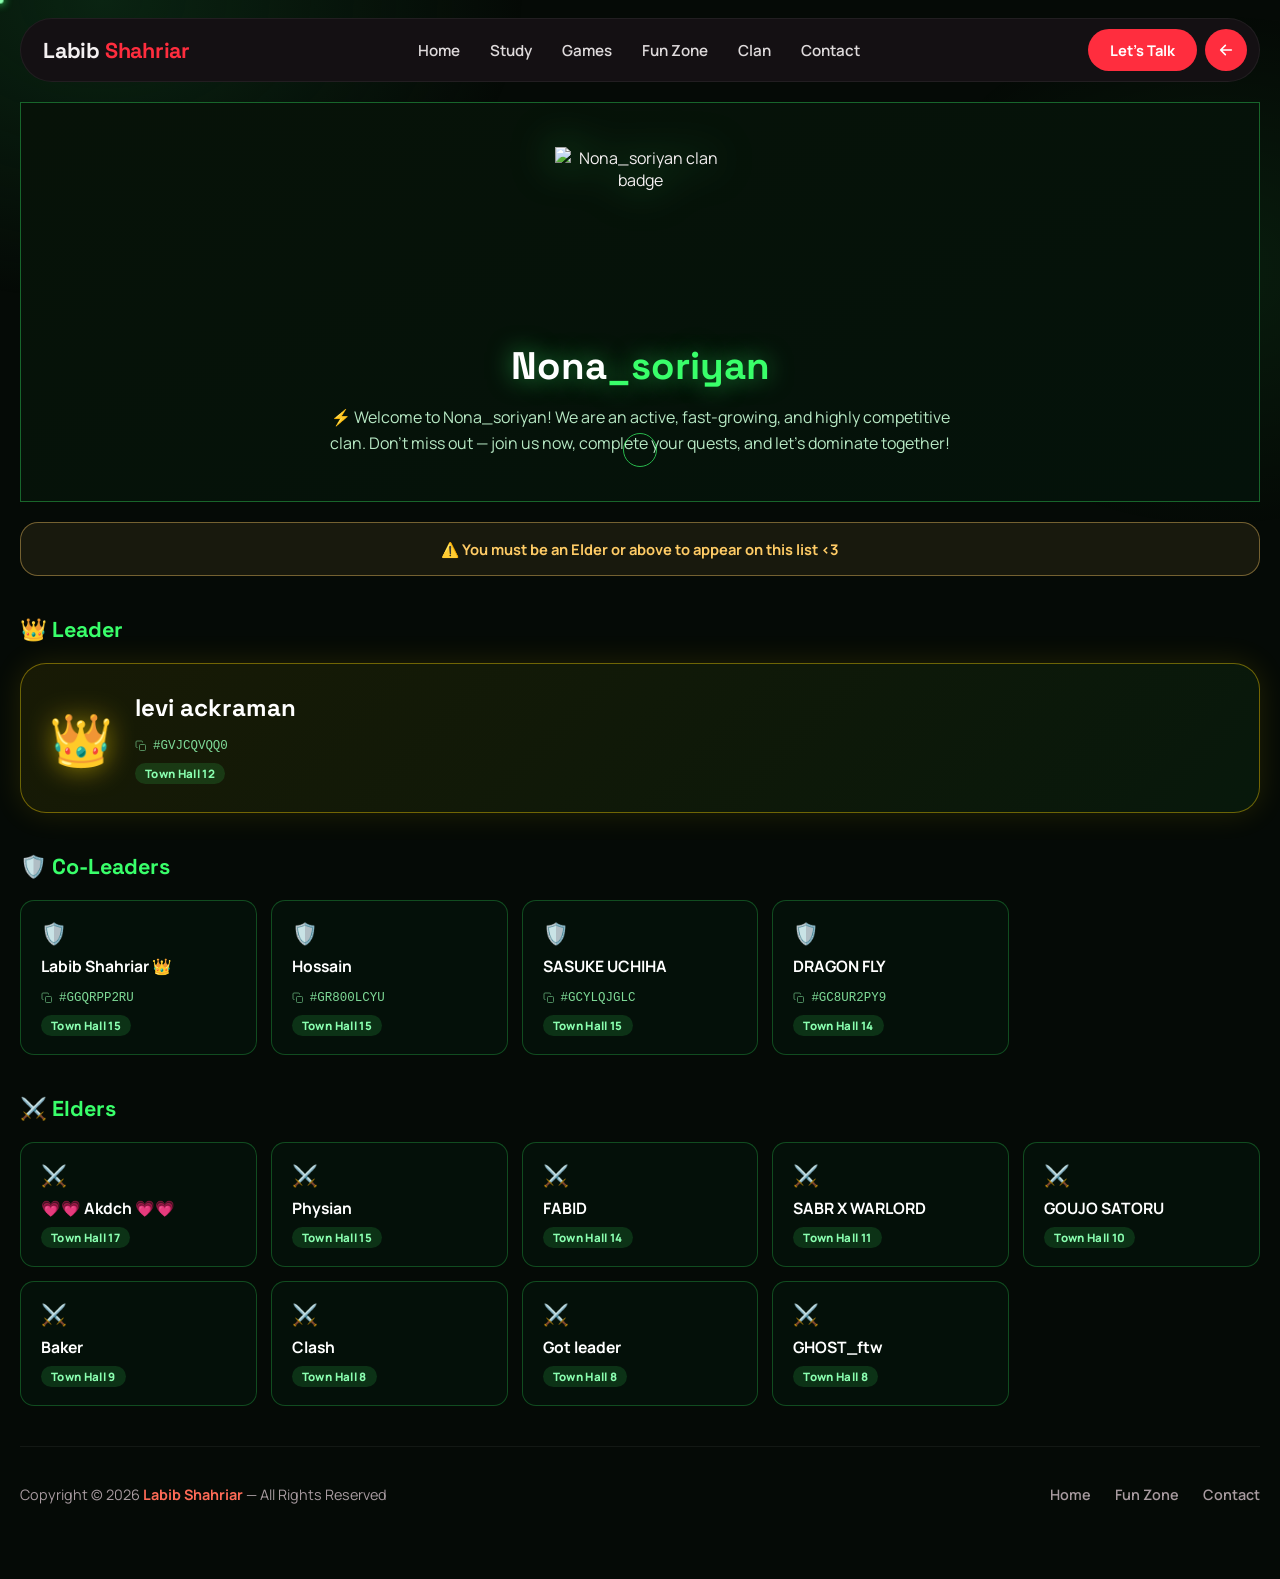
==== clash/index.html @ 7ae97ef6 "Create index.html for Nona_soriyan clan page Add a new HTML file for the Nona_soriyan clan page with" ====
<!DOCTYPE html>
<html lang="en">
<head>
<meta charset="UTF-8" />
<meta name="viewport" content="width=device-width, initial-scale=1.0" />
<title>Nona_soriyan Clan | Labib Shahriar</title>
<meta name="description" content="Nona_soriyan — an active, fast-growing Clash of Clans clan. Meet the Leader, Co-Leaders, and Elders. labib.fun/clash" />
<meta name="robots" content="index, follow" />
<link rel="canonical" href="https://labib.fun/clash" />
<link rel="preconnect" href="https://fonts.googleapis.com">
<link rel="preconnect" href="https://fonts.gstatic.com" crossorigin>
<link href="https://fonts.googleapis.com/css2?family=Space+Grotesk:wght@500;700&family=Manrope:wght@400;500;600;700;800&display=swap" rel="stylesheet">
<link rel="stylesheet" href="../style.css" />
<style>
/* ==========================================================================
   clash — Nona_soriyan clan page (green neon theme)
   ========================================================================== */

:root {
  --cg: #39ff6a;
  --cg-soft: #8affb0;
  --cg-dim: rgba(57, 255, 106, 0.14);
}

body {
  background: #050a06;
}

.bg-glow {
  background:
    radial-gradient(700px 500px at 8% 0%, #0a2412 0%, transparent 60%),
    radial-gradient(500px 400px at 95% 30%, rgba(57, 255, 106, 0.08) 0%, transparent 65%);
}

.dot {
  background: var(--cg-soft) !important;
  box-shadow: 0 0 6px 1px rgba(57, 255, 106, 0.6) !important;
}

.cursor-dot { background: var(--cg-soft); box-shadow: 0 0 8px 1px rgba(57,255,106,.8); }
.cursor-ring { border-color: var(--cg); }
.cursor-ring.hovering { border-color: var(--cg-soft); background: rgba(57,255,106,.08); }
.scroll-progress { background: linear-gradient(90deg, var(--cg), var(--cg-soft)); box-shadow: 0 0 8px rgba(57,255,106,.6); }

.clash-main {
  margin-top: var(--gap);
}

/* ---- Hero ---- */

.clash-hero {
  text-align: center;
  padding: 44px 24px;
  background: linear-gradient(160deg, #071208 0%, #04120a 100%);
  border: 1px solid rgba(57, 255, 106, 0.35);
  animation: clanNeonPulse 3.2s ease-in-out infinite;
}

@keyframes clanNeonPulse {
  0%, 100% {
    box-shadow: 0 0 18px 2px rgba(57, 255, 106, 0.25), inset 0 0 30px rgba(57, 255, 106, 0.06);
    border-color: rgba(57, 255, 106, 0.35);
  }
  50% {
    box-shadow: 0 0 34px 8px rgba(57, 255, 106, 0.5), inset 0 0 46px rgba(57, 255, 106, 0.14);
    border-color: rgba(57, 255, 106, 0.75);
  }
}

.clash-hero-logo {
  width: 170px;
  height: 170px;
  margin: 0 auto 24px;
  animation: clanFloat 3.6s ease-in-out infinite;
  filter: drop-shadow(0 0 20px rgba(57, 255, 106, 0.55));
}

@keyframes clanFloat {
  0%, 100% { transform: translateY(0) rotate(-1.5deg); }
  50% { transform: translateY(-14px) rotate(1.5deg); }
}

.clash-hero h1 {
  font-family: var(--font-display);
  font-size: 2.4rem;
  font-weight: 700;
  color: #fff;
  margin: 0 0 14px;
  text-shadow: 0 0 24px rgba(57, 255, 106, 0.55);
}

.clash-hero h1 span {
  color: var(--cg);
}

.clash-hero p {
  color: #b7e8c4;
  font-size: 1rem;
  line-height: 1.65;
  max-width: 620px;
  margin: 0 auto;
}

/* ---- Warning ---- */

.clash-warning {
  margin-top: var(--gap);
  background: rgba(255, 204, 102, 0.08);
  border: 1px solid rgba(255, 204, 102, 0.4);
  color: #ffcc66;
  font-weight: 700;
  font-size: 0.92rem;
  text-align: center;
  padding: 16px 20px;
  border-radius: var(--radius-md);
}

/* ---- Roster sections ---- */

.roster-section {
  margin-top: 40px;
}

.roster-heading {
  display: flex;
  align-items: center;
  gap: 10px;
  font-family: var(--font-display);
  font-weight: 700;
  font-size: 1.35rem;
  color: var(--cg);
  margin: 0 0 20px;
}

.leader-card {
  display: flex;
  align-items: center;
  gap: 22px;
  background: linear-gradient(135deg, rgba(255, 215, 0, 0.08), rgba(57, 255, 106, 0.06));
  border: 1px solid rgba(255, 215, 0, 0.4);
  border-radius: var(--radius-lg);
  padding: 28px;
  box-shadow: 0 0 30px rgba(255, 215, 0, 0.12);
}

.leader-crown {
  font-size: 3.2rem;
  flex-shrink: 0;
  filter: drop-shadow(0 0 14px rgba(255, 215, 0, 0.6));
}

.leader-info h3 {
  font-family: var(--font-display);
  font-size: 1.5rem;
  font-weight: 700;
  color: #fff;
  margin: 0 0 8px;
}

.roster-grid {
  display: grid;
  grid-template-columns: repeat(auto-fill, minmax(230px, 1fr));
  gap: 14px;
}

.roster-member-card {
  background: rgba(6, 20, 12, 0.65);
  border: 1px solid rgba(57, 255, 106, 0.25);
  border-radius: 14px;
  padding: 18px 20px;
  transition: transform 0.25s ease, border-color 0.25s ease, box-shadow 0.25s ease;
}

.roster-member-card:hover {
  transform: translateY(-4px);
  border-color: var(--cg);
  box-shadow: 0 12px 26px -14px rgba(57, 255, 106, 0.55);
}

.roster-role-icon {
  font-size: 1.3rem;
  margin-bottom: 8px;
  display: block;
}

.roster-member-name {
  font-weight: 700;
  color: #fff;
  font-size: 0.98rem;
  margin: 0 0 6px;
}

.roster-th-badge {
  display: inline-block;
  background: var(--cg-dim);
  color: var(--cg-soft);
  font-weight: 800;
  font-size: 0.72rem;
  letter-spacing: 0.03em;
  padding: 3px 10px;
  border-radius: 100px;
}

.clan-tag-btn {
  display: inline-flex;
  align-items: center;
  gap: 6px;
  background: none;
  border: none;
  padding: 0;
  margin: 8px 0 8px;
  font-size: 0.78rem;
  color: #7fdb98;
  font-family: "Courier New", monospace;
  cursor: pointer;
  transition: color 0.2s ease;
}

.clan-tag-btn:hover {
  color: var(--cg);
}

.clan-tag-btn.copied {
  color: #4ade80;
}

.clan-tag-btn svg {
  width: 12px;
  height: 12px;
  flex-shrink: 0;
  opacity: 0.7;
}

@media (max-width: 640px) {
  .clash-hero h1 {
    font-size: 1.9rem;
  }
  .leader-card {
    flex-direction: column;
    text-align: center;
  }
  .roster-grid {
    grid-template-columns: repeat(2, 1fr);
  }
}

@media (max-width: 420px) {
  .roster-grid {
    grid-template-columns: 1fr;
  }
}
</style>
</head>
<body>

<div class="scroll-progress" id="scrollProgress"></div>
<div class="cursor-ring" id="cursorRing"></div>
<div class="cursor-dot" id="cursorDot"></div>

<div class="bg-glow"></div>
<div class="dots-field" id="dotsField"></div>

<div class="wrap">

  <header class="navbar">
    <a href="../" class="brand">Labib <span>Shahriar</span></a>

    <nav class="nav-links" id="navLinks">
      <a href="../">Home</a>
      <a href="../#study">Study</a>
      <a href="../#games">Games</a>
      <a href="../fun/">Fun Zone</a>
      <a href="./">Clan</a>
      <a href="../#contact">Contact</a>
    </nav>

    <div class="nav-cta">
      <a href="../#contact" class="btn-pill">Let's Talk</a>
      <a href="../" class="icon-btn" aria-label="Back home">
        <svg width="16" height="16" viewBox="0 0 24 24" fill="none"><path d="M11 19l-7-7 7-7M4 12h16" stroke="currentColor" stroke-width="2.4" stroke-linecap="round" stroke-linejoin="round"/></svg>
      </a>
      <button class="nav-toggle" id="navToggle" aria-label="Toggle menu">
        <svg width="18" height="18" viewBox="0 0 24 24" fill="none"><path d="M4 6H20M4 12H20M4 18H20" stroke="currentColor" stroke-width="2.2" stroke-linecap="round"/></svg>
      </button>
    </div>
  </header>

  <main class="clash-main">

    <!-- ===== Hero ===== -->
    <section class="clash-hero">
      <img src="image2.png" alt="Nona_soriyan clan badge" class="clash-hero-logo" />
      <h1>Nona<span>_soriyan</span></h1>
      <p>⚡ Welcome to Nona_soriyan! We are an active, fast-growing, and highly competitive clan. Don't miss out — join us now, complete your quests, and let's dominate together!</p>
    </section>

    <!-- ===== Warning ===== -->
    <div class="clash-warning">
      ⚠️ You must be an Elder or above to appear on this list &lt;3
    </div>

    <!-- ===== Leader ===== -->
    <section class="roster-section">
      <h2 class="roster-heading">👑 Leader</h2>
      <div class="leader-card">
        <span class="leader-crown">👑</span>
        <div class="leader-info">
          <h3>levi ackraman</h3>
          <button class="clan-tag-btn" type="button" data-copy="#GVJCQVQQ0" aria-label="Copy tag">
            <svg viewBox="0 0 24 24" fill="none"><rect x="9" y="9" width="12" height="12" rx="2" stroke="currentColor" stroke-width="1.7"/><path d="M5 15H4a2 2 0 01-2-2V4a2 2 0 012-2h9a2 2 0 012 2v1" stroke="currentColor" stroke-width="1.7"/></svg>
            <span class="copy-text">#GVJCQVQQ0</span>
          </button>
          <br />
          <span class="roster-th-badge">Town Hall 12</span>
        </div>
      </div>
    </section>

    <!-- ===== Co-Leaders ===== -->
    <section class="roster-section">
      <h2 class="roster-heading">🛡️ Co-Leaders</h2>
      <div class="roster-grid">

        <div class="roster-member-card">
          <span class="roster-role-icon">🛡️</span>
          <p class="roster-member-name">Labib Shahriar 👑</p>
          <button class="clan-tag-btn" type="button" data-copy="#GGQRPP2RU" aria-label="Copy tag">
            <svg viewBox="0 0 24 24" fill="none"><rect x="9" y="9" width="12" height="12" rx="2" stroke="currentColor" stroke-width="1.7"/><path d="M5 15H4a2 2 0 01-2-2V4a2 2 0 012-2h9a2 2 0 012 2v1" stroke="currentColor" stroke-width="1.7"/></svg>
            <span class="copy-text">#GGQRPP2RU</span>
          </button>
          <br />
          <span class="roster-th-badge">Town Hall 15</span>
        </div>

        <div class="roster-member-card">
          <span class="roster-role-icon">🛡️</span>
          <p class="roster-member-name">Hossain</p>
          <button class="clan-tag-btn" type="button" data-copy="#GR800LCYU" aria-label="Copy tag">
            <svg viewBox="0 0 24 24" fill="none"><rect x="9" y="9" width="12" height="12" rx="2" stroke="currentColor" stroke-width="1.7"/><path d="M5 15H4a2 2 0 01-2-2V4a2 2 0 012-2h9a2 2 0 012 2v1" stroke="currentColor" stroke-width="1.7"/></svg>
            <span class="copy-text">#GR800LCYU</span>
          </button>
          <br />
          <span class="roster-th-badge">Town Hall 15</span>
        </div>

        <div class="roster-member-card">
          <span class="roster-role-icon">🛡️</span>
          <p class="roster-member-name">SASUKE UCHIHA</p>
          <button class="clan-tag-btn" type="button" data-copy="#GCYLQJGLC" aria-label="Copy tag">
            <svg viewBox="0 0 24 24" fill="none"><rect x="9" y="9" width="12" height="12" rx="2" stroke="currentColor" stroke-width="1.7"/><path d="M5 15H4a2 2 0 01-2-2V4a2 2 0 012-2h9a2 2 0 012 2v1" stroke="currentColor" stroke-width="1.7"/></svg>
            <span class="copy-text">#GCYLQJGLC</span>
          </button>
          <br />
          <span class="roster-th-badge">Town Hall 15</span>
        </div>

        <div class="roster-member-card">
          <span class="roster-role-icon">🛡️</span>
          <p class="roster-member-name">DRAGON FLY</p>
          <button class="clan-tag-btn" type="button" data-copy="#GC8UR2PY9" aria-label="Copy tag">
            <svg viewBox="0 0 24 24" fill="none"><rect x="9" y="9" width="12" height="12" rx="2" stroke="currentColor" stroke-width="1.7"/><path d="M5 15H4a2 2 0 01-2-2V4a2 2 0 012-2h9a2 2 0 012 2v1" stroke="currentColor" stroke-width="1.7"/></svg>
            <span class="copy-text">#GC8UR2PY9</span>
          </button>
          <br />
          <span class="roster-th-badge">Town Hall 14</span>
        </div>

      </div>
    </section>

    <!-- ===== Elders ===== -->
    <section class="roster-section">
      <h2 class="roster-heading">⚔️ Elders</h2>
      <div class="roster-grid">

        <div class="roster-member-card">
          <span class="roster-role-icon">⚔️</span>
          <p class="roster-member-name">💗💗 Akdch 💗💗</p>
          <span class="roster-th-badge">Town Hall 17</span>
        </div>

        <div class="roster-member-card">
          <span class="roster-role-icon">⚔️</span>
          <p class="roster-member-name">Physian</p>
          <span class="roster-th-badge">Town Hall 15</span>
        </div>

        <div class="roster-member-card">
          <span class="roster-role-icon">⚔️</span>
          <p class="roster-member-name">FABID</p>
          <span class="roster-th-badge">Town Hall 14</span>
        </div>

        <div class="roster-member-card">
          <span class="roster-role-icon">⚔️</span>
          <p class="roster-member-name">SABR X WARLORD</p>
          <span class="roster-th-badge">Town Hall 11</span>
        </div>

        <div class="roster-member-card">
          <span class="roster-role-icon">⚔️</span>
          <p class="roster-member-name">GOUJO SATORU</p>
          <span class="roster-th-badge">Town Hall 10</span>
        </div>

        <div class="roster-member-card">
          <span class="roster-role-icon">⚔️</span>
          <p class="roster-member-name">Baker</p>
          <span class="roster-th-badge">Town Hall 9</span>
        </div>

        <div class="roster-member-card">
          <span class="roster-role-icon">⚔️</span>
          <p class="roster-member-name">Clash</p>
          <span class="roster-th-badge">Town Hall 8</span>
        </div>

        <div class="roster-member-card">
          <span class="roster-role-icon">⚔️</span>
          <p class="roster-member-name">Got leader</p>
          <span class="roster-th-badge">Town Hall 8</span>
        </div>

        <div class="roster-member-card">
          <span class="roster-role-icon">⚔️</span>
          <p class="roster-member-name">GHOST_ftw</p>
          <span class="roster-th-badge">Town Hall 8</span>
        </div>

      </div>
    </section>

  </main>

  <footer class="site-footer">
    <p>Copyright © 2026 <span class="brand-mini">Labib Shahriar</span> — All Rights Reserved</p>
    <nav class="footer-links">
      <a href="../">Home</a>
      <a href="../fun/">Fun Zone</a>
      <a href="../#contact">Contact</a>
    </nav>
  </footer>

</div>

<script>
  /* ---------------- Mobile nav toggle ---------------- */
  const navToggle = document.getElementById('navToggle');
  const navLinks = document.getElementById('navLinks');
  navToggle.addEventListener('click', () => navLinks.classList.toggle('open'));
  navLinks.querySelectorAll('a').forEach(link => link.addEventListener('click', () => navLinks.classList.remove('open')));

  /* ---------------- Falling dots background ---------------- */
  const dotsField = document.getElementById('dotsField');
  const DOT_COUNT = window.innerWidth < 720 ? 22 : 44;
  for (let i = 0; i < DOT_COUNT; i++) {
    const dot = document.createElement('span');
    dot.className = 'dot';
    dot.style.left = Math.random() * 100 + 'vw';
    dot.style.animationDuration = (6 + Math.random() * 10) + 's';
    dot.style.animationDelay = '-' + (Math.random() * 10) + 's';
    const size = 2 + Math.random() * 2.5;
    dot.style.width = size + 'px';
    dot.style.height = size + 'px';
    dotsField.appendChild(dot);
  }

  /* ---------------- Scroll progress bar ---------------- */
  const scrollProgress = document.getElementById('scrollProgress');
  function updateScrollProgress() {
    const scrollTop = window.scrollY || document.documentElement.scrollTop;
    const height = document.documentElement.scrollHeight - document.documentElement.clientHeight;
    scrollProgress.style.width = (height > 0 ? (scrollTop / height) * 100 : 0) + '%';
  }
  window.addEventListener('scroll', () => requestAnimationFrame(updateScrollProgress));
  updateScrollProgress();

  /* ---------------- Custom cursor ---------------- */
  const isFinePointer = window.matchMedia('(hover: hover) and (pointer: fine)').matches;
  const cursorDot = document.getElementById('cursorDot');
  const cursorRing = document.getElementById('cursorRing');
  if (isFinePointer) {
    document.body.classList.add('has-custom-cursor');
    let mx = innerWidth / 2, my = innerHeight / 2, rx = mx, ry = my;
    window.addEventListener('mousemove', e => {
      mx = e.clientX; my = e.clientY;
      cursorDot.style.transform = `translate(${mx}px, ${my}px) translate(-50%, -50%)`;
    });
    (function loop() {
      rx += (mx - rx) * 0.18; ry += (my - ry) * 0.18;
      cursorRing.style.transform = `translate(${rx}px, ${ry}px) translate(-50%, -50%)`;
      requestAnimationFrame(loop);
    })();
    document.addEventListener('mouseover', e => { if (e.target.closest('a, button')) cursorRing.classList.add('hovering'); });
    document.addEventListener('mouseout', e => { if (e.target.closest('a, button')) cursorRing.classList.remove('hovering'); });
  }

  /* ---------------- Click-to-copy clan tags ---------------- */
  document.querySelectorAll('.clan-tag-btn').forEach((btn) => {
    const label = btn.querySelector('.copy-text');
    const original = label.textContent;
    btn.addEventListener('click', async () => {
      const value = btn.dataset.copy;
      try {
        await navigator.clipboard.writeText(value);
      } catch (err) {
        const ta = document.createElement('textarea');
        ta.value = value;
        ta.style.position = 'fixed';
        ta.style.opacity = '0';
        document.body.appendChild(ta);
        ta.select();
        try { document.execCommand('copy'); } catch (e) {}
        document.body.removeChild(ta);
      }
      btn.classList.add('copied');
      label.textContent = 'Copied ✓';
      setTimeout(() => {
        btn.classList.remove('copied');
        label.textContent = original;
      }, 1300);
    });
  });
</script>

</body>
</html>
---- style.css ----
/* ==========================================================================
   Labib Shahriar — Portfolio
   style.css
   ========================================================================== */

:root {
  --bg: #060405;
  --bg-glow: #2a0508;
  --card: #141013;
  --card-soft: #171214;
  --border: rgba(255, 255, 255, 0.06);
  --text: #f4f0f1;
  --muted: #a89ba0;
  --accent: #ff2d3e;
  --accent-2: #ff6b57;
  --accent-dim: rgba(255, 45, 62, 0.14);
  --radius-lg: 26px;
  --radius-md: 18px;
  --radius-sm: 12px;
  --gap: 20px;
  --font-display: "Space Grotesk", "Manrope", sans-serif;
  --font-body: "Manrope", "Inter", sans-serif;
}

* {
  box-sizing: border-box;
}

html {
  scroll-behavior: smooth;
}

body {
  margin: 0;
  background: var(--bg);
  color: var(--text);
  font-family: var(--font-body);
  overflow-x: hidden;
  position: relative;
}

a {
  color: inherit;
  text-decoration: none;
}

button {
  font-family: inherit;
  cursor: pointer;
}

ul {
  margin: 0;
  padding: 0;
  list-style: none;
}

img {
  max-width: 100%;
  display: block;
}

/* ---------------------------------------------------------------------- */
/* Background: glow + falling dots                                        */
/* ---------------------------------------------------------------------- */

.bg-glow {
  position: fixed;
  inset: 0;
  z-index: 0;
  pointer-events: none;
  background:
    radial-gradient(700px 500px at 8% 0%, var(--bg-glow) 0%, transparent 60%),
    radial-gradient(500px 400px at 95% 30%, rgba(255, 45, 62, 0.08) 0%, transparent 65%);
}

.dots-field {
  position: fixed;
  inset: 0;
  z-index: 0;
  pointer-events: none;
  overflow: hidden;
}

.dot {
  position: absolute;
  top: -5%;
  width: 3px;
  height: 3px;
  border-radius: 50%;
  background: var(--accent-2);
  opacity: 0.8;
  box-shadow: 0 0 6px 1px rgba(255, 90, 80, 0.6);
  animation-name: fall;
  animation-timing-function: linear;
  animation-iteration-count: infinite;
}

@keyframes fall {
  0% {
    transform: translateY(-10vh);
    opacity: 0;
  }
  8% {
    opacity: 0.9;
  }
  92% {
    opacity: 0.6;
  }
  100% {
    transform: translateY(110vh);
    opacity: 0;
  }
}

@media (prefers-reduced-motion: reduce) {
  .dot {
    animation: none;
    display: none;
  }
  .founder-marquee-track {
    animation: none;
  }
}

/* ---------------------------------------------------------------------- */
/* Layout shell                                                           */
/* ---------------------------------------------------------------------- */

.wrap {
  position: relative;
  z-index: 1;
  max-width: 1320px;
  margin: 0 auto;
  padding: 18px 20px 60px;
}

/* ---------------------------------------------------------------------- */
/* Navbar                                                                  */
/* ---------------------------------------------------------------------- */

.navbar {
  display: flex;
  align-items: center;
  justify-content: space-between;
  background: var(--card);
  border: 1px solid var(--border);
  border-radius: 100px;
  padding: 10px 12px 10px 22px;
  gap: 12px;
}

.brand {
  font-family: var(--font-display);
  font-weight: 700;
  font-size: 1.35rem;
  letter-spacing: -0.01em;
}

.brand span {
  color: var(--accent);
}

.nav-links {
  display: flex;
  align-items: center;
  gap: 30px;
}

.nav-links a {
  font-size: 0.95rem;
  font-weight: 600;
  color: var(--text);
  opacity: 0.9;
  transition: opacity 0.2s ease, color 0.2s ease;
}

.nav-links a:hover {
  color: var(--accent-2);
  opacity: 1;
}

.nav-cta {
  display: flex;
  align-items: center;
  gap: 8px;
}

.btn-pill {
  background: var(--accent);
  color: #fff;
  border: none;
  padding: 11px 22px;
  border-radius: 100px;
  font-weight: 700;
  font-size: 0.92rem;
  transition: transform 0.2s ease, background 0.2s ease, box-shadow 0.2s ease;
  display: inline-block;
}

.btn-pill:hover {
  background: var(--accent-2);
  transform: translateY(-1px);
  box-shadow: 0 8px 20px -8px rgba(255, 45, 62, 0.7);
}

.icon-btn {
  width: 42px;
  height: 42px;
  border-radius: 50%;
  background: var(--accent);
  color: #fff;
  display: flex;
  align-items: center;
  justify-content: center;
  border: none;
  transition: transform 0.25s ease, background 0.2s ease;
}

.icon-btn:hover {
  transform: rotate(45deg);
  background: var(--accent-2);
}

.nav-toggle {
  display: none;
  width: 42px;
  height: 42px;
  border-radius: 50%;
  border: 1px solid var(--border);
  background: transparent;
  color: var(--text);
  align-items: center;
  justify-content: center;
}

/* ---------------------------------------------------------------------- */
/* Bento grid                                                              */
/* ---------------------------------------------------------------------- */

.bento {
  margin-top: var(--gap);
  display: grid;
  grid-template-columns: repeat(4, 1fr);
  grid-template-rows: auto auto auto auto;
  grid-template-areas:
    "profile title    profiles founder"
    "profile skills   skills   stats"
    "games   study    study    stats"
    "projects study    study    work";
  gap: var(--gap);
}

.card {
  position: relative;
  background: var(--card);
  border: 1px solid var(--border);
  border-radius: var(--radius-lg);
  padding: 26px;
  overflow: hidden;
}

.card-label {
  color: var(--accent-2);
  font-weight: 700;
  font-size: 0.85rem;
  text-transform: uppercase;
  letter-spacing: 0.06em;
  margin: 0 0 10px;
}

.card-heading {
  font-family: var(--font-display);
  font-size: 1.5rem;
  font-weight: 700;
  line-height: 1.25;
  margin: 0;
}

.more-link {
  display: inline-flex;
  align-items: center;
  gap: 8px;
  margin-top: 18px;
  font-weight: 700;
  font-size: 0.95rem;
  color: var(--text);
}

.more-link .arrow-circle {
  width: 34px;
  height: 34px;
  border-radius: 50%;
  border: 1px solid var(--border);
  display: flex;
  align-items: center;
  justify-content: center;
  transition: transform 0.25s ease, background 0.25s ease, border-color 0.25s ease;
}

.more-link:hover .arrow-circle {
  background: var(--accent);
  border-color: var(--accent);
  transform: translate(2px, -2px);
}

/* ---- 1. Profile card ---- */

.profile-card {
  grid-area: profile;
  display: flex;
  flex-direction: column;
  align-items: center;
  text-align: center;
  justify-content: center;
  gap: 6px;
}

.profile-card .tagline {
  margin-top: 18px;
  color: var(--muted);
  font-size: 0.9rem;
  max-width: 220px;
  line-height: 1.5;
}

.avatar-ring {
  width: 170px;
  height: 170px;
  border-radius: 50%;
  margin-bottom: 20px;
  overflow: hidden;
}

.avatar-ring img {
  width: 100%;
  height: 100%;
  border-radius: 50%;
  object-fit: cover;
  display: block;
}

.profile-name-btn {
  background: var(--accent);
  color: #fff;
  border: none;
  padding: 12px 26px;
  border-radius: 100px;
  font-weight: 700;
  font-size: 0.95rem;
  transition: transform 0.2s ease, background 0.2s ease, box-shadow 0.2s ease;
}

.profile-name-btn:hover {
  background: var(--accent-2);
  transform: translateY(-2px);
  box-shadow: 0 10px 22px -10px rgba(255, 45, 62, 0.8);
}

/* ---- 2. Title card ---- */

.title-card {
  grid-area: title;
  display: flex;
  flex-direction: column;
  justify-content: center;
}

.title-card .card-heading {
  font-size: 1.7rem;
}

/* ---- 3. Profiles card ---- */

.profiles-card {
  grid-area: profiles;
  display: flex;
  flex-direction: column;
  justify-content: space-between;
}

.profile-icons {
  display: flex;
  gap: 14px;
  margin-top: 4px;
}

.profile-icons a {
  width: 56px;
  height: 56px;
  border-radius: 50%;
  border: 1px solid var(--border);
  display: flex;
  align-items: center;
  justify-content: center;
  transition: transform 0.35s cubic-bezier(0.34, 1.56, 0.64, 1), background 0.25s ease,
    border-color 0.25s ease, box-shadow 0.25s ease;
  color: var(--text);
}

.profile-icons a svg {
  width: 24px;
  height: 24px;
  transition: transform 0.35s ease;
}

.profile-icons a:hover {
  background: var(--accent);
  border-color: var(--accent);
  transform: translateY(-6px) rotate(-8deg) scale(1.08);
  box-shadow: 0 12px 22px -10px rgba(255, 45, 62, 0.85);
}

.profile-icons a:hover svg {
  transform: scale(1.12);
}

.profiles-footer {
  display: flex;
  align-items: center;
  justify-content: space-between;
  margin-top: 20px;
}

/* ---- 4. Founder card ---- */

.founder-card {
  grid-area: founder;
  display: flex;
  flex-direction: column;
  justify-content: center;
  gap: 16px;
  background: linear-gradient(160deg, var(--card) 0%, #1c1013 100%);
}

.founder-marquee {
  overflow: hidden;
  width: 100%;
  -webkit-mask-image: linear-gradient(90deg, transparent, #000 10%, #000 90%, transparent);
  mask-image: linear-gradient(90deg, transparent, #000 10%, #000 90%, transparent);
}

.founder-marquee-track {
  display: flex;
  gap: 36px;
  white-space: nowrap;
  width: max-content;
  animation: marqueeScroll 9s linear infinite;
  font-family: var(--font-display);
  font-weight: 700;
  font-size: 1.05rem;
}

.founder-marquee-track span {
  flex-shrink: 0;
}

.founder-marquee-track .star {
  color: var(--accent-2);
}

@keyframes marqueeScroll {
  from { transform: translateX(0); }
  to { transform: translateX(-50%); }
}

.founder-card a.founder-link {
  font-size: 0.85rem;
  font-weight: 700;
  color: var(--accent-2);
  border-bottom: 1px solid var(--accent-2);
  padding-bottom: 2px;
  align-self: flex-start;
  transition: color 0.2s ease, border-color 0.2s ease;
}

.founder-card a.founder-link:hover {
  color: #fff;
  border-color: #fff;
}

/* ---- 6. Skills card ---- */

.skills-card {
  grid-area: skills;
}

.skills-grid {
  display: grid;
  grid-template-columns: repeat(4, 1fr);
  gap: 16px;
  margin-top: 20px;
}

.skill-item {
  display: flex;
  flex-direction: column;
  align-items: center;
  gap: 10px;
  text-align: center;
}

.skill-icon {
  width: 64px;
  height: 64px;
  display: flex;
  align-items: center;
  justify-content: center;
  position: relative;
  transition: transform 0.3s ease;
}

.skill-icon::before {
  content: "";
  position: absolute;
  inset: 4px;
  z-index: 0;
  background: linear-gradient(135deg, rgba(255, 45, 62, 0.32), rgba(255, 107, 87, 0.12));
  animation: morphBlob 7s ease-in-out infinite;
}

.skill-item:nth-child(2) .skill-icon::before { animation-delay: -1.7s; }
.skill-item:nth-child(3) .skill-icon::before { animation-delay: -3.4s; }
.skill-item:nth-child(4) .skill-icon::before { animation-delay: -5.1s; }

@keyframes morphBlob {
  0%, 100% { border-radius: 42% 58% 65% 35% / 45% 45% 55% 55%; }
  25%      { border-radius: 62% 38% 30% 70% / 50% 62% 38% 50%; }
  50%      { border-radius: 35% 65% 55% 45% / 60% 35% 65% 40%; }
  75%      { border-radius: 58% 42% 40% 60% / 40% 55% 45% 60%; }
}

.skill-item:hover .skill-icon {
  transform: translateY(-4px) scale(1.06);
}

.skill-icon svg {
  position: relative;
  z-index: 1;
  width: 30px;
  height: 30px;
}

@media (prefers-reduced-motion: reduce) {
  .skill-icon::before {
    animation: none;
    border-radius: 45%;
  }
}

.skill-item span {
  font-size: 0.88rem;
  font-weight: 600;
  color: var(--muted);
}

.good-at {
  display: flex;
  align-items: center;
  gap: 10px;
  margin-top: 26px;
  font-family: var(--font-display);
  font-size: 1.3rem;
  font-weight: 700;
}

.thumbs {
  display: inline-block;
  font-size: 1.4rem;
  transform-origin: 70% 70%;
  animation: thumbwiggle 1.8s ease-in-out infinite;
}

@keyframes thumbwiggle {
  0%, 100% { transform: rotate(0deg); }
  15% { transform: rotate(-15deg); }
  30% { transform: rotate(12deg); }
  45% { transform: rotate(-8deg); }
  60% { transform: rotate(6deg); }
  75% { transform: rotate(0deg); }
}

/* ---- 7. Stats card ---- */

.stats-card {
  grid-area: stats;
  display: flex;
  flex-direction: column;
  justify-content: space-around;
  gap: 18px;
}

.stat-block .stat-number {
  font-family: var(--font-display);
  font-size: 2.6rem;
  font-weight: 700;
  color: #fff;
  line-height: 1;
}

.stat-block .stat-number span {
  color: var(--accent-2);
}

.stat-block .stat-label {
  margin-top: 8px;
  font-size: 0.82rem;
  letter-spacing: 0.08em;
  text-transform: uppercase;
  color: var(--muted);
  font-weight: 700;
}

/* ---- 5. Games card ---- */

.games-card {
  grid-area: games;
  display: flex;
  flex-direction: column;
}

.games-card .games-list {
  flex: 1;
  display: flex;
  flex-direction: column;
  justify-content: center;
}

.game-item {
  display: flex;
  align-items: center;
  gap: 12px;
  padding: 10px 0;
  border-top: 1px solid var(--border);
}

.game-item:first-of-type {
  border-top: none;
  padding-top: 14px;
}

.game-icon {
  width: 40px;
  height: 40px;
  flex-shrink: 0;
  border-radius: 13px;
  background: var(--accent-dim);
  display: flex;
  align-items: center;
  justify-content: center;
}

.game-icon svg {
  width: 20px;
  height: 20px;
}

.game-info {
  display: flex;
  flex-direction: column;
  gap: 2px;
}

.game-info .game-name {
  font-weight: 700;
  font-size: 0.98rem;
}

.copy-tag {
  display: inline-flex;
  align-items: center;
  gap: 6px;
  background: none;
  border: none;
  padding: 0;
  margin: 0;
  font-size: 0.82rem;
  color: var(--muted);
  font-family: "Courier New", monospace;
  cursor: pointer;
  transition: color 0.2s ease;
}

.copy-tag:hover {
  color: var(--accent-2);
}

.copy-tag.copied {
  color: #4ade80;
}

.copy-tag svg {
  width: 13px;
  height: 13px;
  flex-shrink: 0;
  opacity: 0.7;
}

/* ---- Projects card ---- */

.projects-card {
  grid-area: projects;
}

.project-item {
  display: flex;
  flex-direction: column;
  gap: 4px;
  padding: 12px 0;
  border-top: 1px solid var(--border);
}

.project-item:first-of-type {
  border-top: none;
  padding-top: 16px;
}

.project-name {
  font-weight: 700;
  font-size: 0.95rem;
}

.project-desc {
  font-size: 0.8rem;
  color: var(--muted);
  line-height: 1.45;
}

.project-link {
  display: inline-flex;
  align-items: center;
  gap: 6px;
  margin-top: 4px;
  font-size: 0.78rem;
  font-weight: 700;
  color: var(--accent-2);
  transition: color 0.2s ease, gap 0.2s ease;
}

.project-link:hover {
  color: #fff;
  gap: 9px;
}

/* pickaxe mining swing */
.game-item:hover .icon-pickaxe {
  animation: swing 0.6s ease-in-out infinite;
}

@keyframes swing {
  0%, 100% { transform: rotate(0deg); }
  50% { transform: rotate(-38deg); }
}

/* clash swords clash */
.game-item:hover .icon-swords .sword-a {
  animation: swordA 0.5s ease-in-out infinite;
}
.game-item:hover .icon-swords .sword-b {
  animation: swordB 0.5s ease-in-out infinite;
}

@keyframes swordA {
  0%, 100% { transform: rotate(0deg) translate(0,0); }
  50% { transform: rotate(-10deg) translate(-1px,-1px); }
}
@keyframes swordB {
  0%, 100% { transform: rotate(0deg) translate(0,0); }
  50% { transform: rotate(10deg) translate(1px,-1px); }
}

/* ---- 8. Study card ---- */

.study-card {
  grid-area: study;
}

.timeline {
  margin-top: 22px;
  display: flex;
  flex-direction: column;
}

.timeline-item {
  position: relative;
  display: flex;
  gap: 18px;
  padding-bottom: 30px;
}

.timeline-item:last-child {
  padding-bottom: 0;
}

.timeline-marker {
  position: relative;
  display: flex;
  flex-direction: column;
  align-items: center;
  flex-shrink: 0;
}

.timeline-dot {
  width: 44px;
  height: 44px;
  border-radius: 50%;
  background: var(--accent-dim);
  border: 1px solid var(--border);
  display: flex;
  align-items: center;
  justify-content: center;
  z-index: 1;
}

.timeline-dot svg {
  width: 22px;
  height: 22px;
}

.timeline-item.current .timeline-dot {
  background: var(--accent);
  box-shadow: 0 0 0 6px var(--accent-dim);
  animation: pulseDot 1.8s ease-in-out infinite;
}

@keyframes pulseDot {
  0%, 100% { box-shadow: 0 0 0 6px var(--accent-dim); }
  50% { box-shadow: 0 0 0 10px rgba(255, 45, 62, 0.05); }
}

.timeline-line {
  position: absolute;
  top: 44px;
  bottom: -30px;
  width: 2px;
  background: var(--border);
}

.timeline-item:last-child .timeline-line {
  display: none;
}

.timeline-body {
  flex: 1;
  display: flex;
  align-items: flex-start;
  justify-content: space-between;
  flex-wrap: wrap;
  gap: 6px;
  padding-top: 4px;
}

.timeline-title {
  font-family: var(--font-display);
  font-weight: 700;
  font-size: 1.05rem;
}

.timeline-sub {
  color: var(--muted);
  font-size: 0.88rem;
  margin-top: 3px;
}

.timeline-year {
  font-size: 0.85rem;
  font-weight: 700;
  color: var(--accent-2);
  white-space: nowrap;
}

.current-badge {
  display: inline-block;
  margin-left: 8px;
  padding: 3px 10px;
  border-radius: 100px;
  background: var(--accent);
  color: #fff;
  font-size: 0.68rem;
  font-weight: 800;
  letter-spacing: 0.04em;
  text-transform: uppercase;
  vertical-align: middle;
}

/* ---- 9. Work with card ---- */

.work-card {
  grid-area: work;
  display: flex;
  flex-direction: column;
  justify-content: center;
  background: linear-gradient(160deg, var(--card) 0%, #1c1013 100%);
}

.work-card .card-heading {
  font-size: 1.4rem;
}

/* ---- 10. Contact card ---- */

.contact-card {
  margin-top: var(--gap);
  padding: 34px;
}

.contact-grid {
  display: grid;
  grid-template-columns: 1fr 1fr;
  gap: 18px;
  margin-top: 24px;
}

.field {
  display: flex;
  flex-direction: column;
  gap: 8px;
}

.field.full {
  grid-column: 1 / -1;
}

.field label {
  font-size: 0.85rem;
  font-weight: 700;
  color: var(--muted);
}

.field label .req {
  color: var(--accent-2);
}

.field input,
.field textarea {
  background: var(--bg);
  border: 1px solid var(--border);
  border-radius: var(--radius-sm);
  padding: 14px 16px;
  color: var(--text);
  font-family: inherit;
  font-size: 0.95rem;
  resize: vertical;
  transition: border-color 0.2s ease, box-shadow 0.2s ease;
}

.field input:focus,
.field textarea:focus {
  outline: none;
  border-color: var(--accent);
  box-shadow: 0 0 0 3px var(--accent-dim);
}

.field-hint {
  font-size: 0.78rem;
  color: var(--muted);
}

.field-hint.error {
  color: var(--accent-2);
}

.char-count {
  align-self: flex-end;
  font-size: 0.75rem;
  color: var(--muted);
}

.honeypot {
  position: absolute;
  left: -9999px;
  opacity: 0;
  pointer-events: none;
  height: 0;
  width: 0;
}

.contact-actions {
  display: flex;
  align-items: center;
  gap: 16px;
  margin-top: 22px;
}

.submit-btn {
  background: var(--accent);
  color: #fff;
  border: none;
  padding: 14px 34px;
  border-radius: 100px;
  font-weight: 700;
  font-size: 0.95rem;
  transition: transform 0.2s ease, background 0.2s ease, box-shadow 0.2s ease, opacity 0.2s ease;
}

.submit-btn:hover:not(:disabled) {
  background: var(--accent-2);
  transform: translateY(-2px);
  box-shadow: 0 10px 22px -10px rgba(255, 45, 62, 0.8);
}

.submit-btn:disabled {
  opacity: 0.6;
  cursor: not-allowed;
  transform: none;
}

.form-status {
  font-size: 0.88rem;
  font-weight: 600;
}

.form-status.ok {
  color: #4ade80;
}

.form-status.err {
  color: var(--accent-2);
}

/* ---------------------------------------------------------------------- */
/* Scroll progress bar                                                     */
/* ---------------------------------------------------------------------- */

.scroll-progress {
  position: fixed;
  top: 0;
  left: 0;
  height: 3px;
  width: 0%;
  z-index: 10000;
  background: linear-gradient(90deg, var(--accent), var(--accent-2));
  box-shadow: 0 0 8px rgba(255, 45, 62, 0.6);
  transition: width 0.08s linear;
}

/* ---------------------------------------------------------------------- */
/* Custom cursor                                                           */
/* ---------------------------------------------------------------------- */

.cursor-dot,
.cursor-ring {
  position: fixed;
  top: 0;
  left: 0;
  border-radius: 50%;
  pointer-events: none;
  z-index: 10001;
  transform: translate(-50%, -50%);
  will-change: transform;
}

.cursor-dot {
  width: 7px;
  height: 7px;
  background: var(--accent-2);
  box-shadow: 0 0 8px 1px rgba(255, 107, 87, 0.8);
}

.cursor-ring {
  width: 34px;
  height: 34px;
  border: 1.5px solid var(--accent);
  opacity: 0.7;
  transition: width 0.2s ease, height 0.2s ease, opacity 0.2s ease, border-color 0.2s ease;
}

.cursor-ring.hovering {
  width: 52px;
  height: 52px;
  border-color: var(--accent-2);
  opacity: 1;
  background: rgba(255, 45, 62, 0.08);
}

.cursor-ring.clicking {
  width: 26px;
  height: 26px;
}

body.has-custom-cursor,
body.has-custom-cursor a,
body.has-custom-cursor button {
  cursor: none;
}

@media (hover: none), (pointer: coarse) {
  .cursor-dot,
  .cursor-ring {
    display: none;
  }
}

/* ---------------------------------------------------------------------- */
/* Profile mini stats row                                                  */
/* ---------------------------------------------------------------------- */

.mini-stats {
  display: flex;
  flex-direction: column;
  align-items: flex-start;
  gap: 9px;
  margin-top: 18px;
  padding-top: 16px;
  border-top: 1px solid var(--border);
  width: 100%;
}

.mini-stat {
  display: flex;
  align-items: center;
  gap: 7px;
  font-size: 0.78rem;
  color: var(--muted);
  font-weight: 600;
  white-space: nowrap;
}

.mini-stat svg {
  width: 14px;
  height: 14px;
  color: var(--accent-2);
  flex-shrink: 0;
}

.mini-stat .mini-stat-value {
  color: var(--text);
  font-weight: 800;
  position: relative;
  display: inline-block;
  overflow: hidden;
  height: 1.2em;
  line-height: 1.2em;
  vertical-align: bottom;
}

.mini-stat .mini-stat-value .stat-inner {
  display: inline-block;
}

/* ---------------------------------------------------------------------- */
/* Card mouse-tilt + spotlight hover effect                                */
/* ---------------------------------------------------------------------- */

.card {
  transform-style: preserve-3d;
  transition: transform 0.35s cubic-bezier(0.22, 1, 0.36, 1), box-shadow 0.35s ease;
}

.card::after {
  content: "";
  position: absolute;
  inset: 0;
  z-index: 0;
  opacity: 0;
  background: radial-gradient(240px circle at var(--mx, 50%) var(--my, 50%), rgba(255, 45, 62, 0.16), transparent 70%);
  transition: opacity 0.4s ease;
  pointer-events: none;
}

.card.tilt-active::after {
  opacity: 1;
}

.card.tilt-active {
  box-shadow: 0 24px 44px -20px rgba(255, 20, 30, 0.35);
}

.card > * {
  position: relative;
  z-index: 1;
}

@media (hover: none), (pointer: coarse) {
  .card {
    transition: none;
  }
}

/* ---------------------------------------------------------------------- */
/* Magnetic icon buttons                                                   */
/* ---------------------------------------------------------------------- */

.magnetic {
  transition: transform 0.15s cubic-bezier(0.34, 1.56, 0.64, 1);
}

/* ---------------------------------------------------------------------- */
/* Footer                                                                  */
/* ---------------------------------------------------------------------- */


.site-footer {
  display: flex;
  align-items: center;
  justify-content: space-between;
  flex-wrap: wrap;
  gap: 14px;
  margin-top: 40px;
  padding-top: 24px;
  border-top: 1px solid var(--border);
  font-size: 0.9rem;
  color: var(--muted);
}

.site-footer .brand-mini {
  color: var(--accent-2);
  font-weight: 700;
}

.footer-links {
  display: flex;
  gap: 24px;
}

.footer-links a {
  font-weight: 600;
  color: var(--muted);
  transition: color 0.2s ease;
}

.footer-links a:hover {
  color: var(--accent-2);
}

/* ---------------------------------------------------------------------- */
/* Responsive                                                              */
/* ---------------------------------------------------------------------- */

@media (max-width: 1080px) {
  .bento {
    grid-template-columns: repeat(2, 1fr);
    grid-template-areas:
      "profile title"
      "profile profiles"
      "founder founder"
      "skills skills"
      "stats stats"
      "games games"
      "projects projects"
      "study study"
      "work work";
  }

  .contact-grid {
    grid-template-columns: 1fr;
  }
}

@media (max-width: 720px) {
  .nav-links {
    position: absolute;
    top: 74px;
    left: 20px;
    right: 20px;
    background: var(--card);
    border: 1px solid var(--border);
    border-radius: var(--radius-md);
    padding: 16px 20px;
    flex-direction: column;
    align-items: flex-start;
    gap: 16px;
    display: none;
    z-index: 5;
  }

  .nav-links.open {
    display: flex;
  }

  .nav-toggle {
    display: flex;
  }

  .btn-pill {
    display: none;
  }

  .bento {
    grid-template-columns: 1fr;
    grid-template-areas:
      "profile"
      "title"
      "profiles"
      "founder"
      "skills"
      "stats"
      "games"
      "projects"
      "study"
      "work";
  }

  .card {
    padding: 22px;
  }

  .skills-grid {
    grid-template-columns: repeat(2, 1fr);
  }

  .avatar-ring {
    width: 140px;
    height: 140px;
  }

  .stat-block .stat-number {
    font-size: 2.1rem;
  }

  .timeline-body {
    flex-direction: column;
  }
}

@media (max-width: 420px) {
  .wrap {
    padding: 14px 14px 40px;
  }

  .navbar {
    padding: 8px 8px 8px 16px;
  }

  .brand {
    font-size: 1.15rem;
  }
}

/* ---------------------------------------------------------------------- */
/* Easter eggs: confetti + gravity toggle                                  */
/* ---------------------------------------------------------------------- */

.confetti-piece {
  position: fixed;
  top: -20px;
  width: 8px;
  height: 14px;
  z-index: 10050;
  opacity: 0.9;
  border-radius: 2px;
  pointer-events: none;
  animation-name: confettiFall;
  animation-timing-function: cubic-bezier(0.4, 0.2, 0.6, 1);
}

@keyframes confettiFall {
  to {
    transform: translateY(112vh) rotate(var(--rot, 360deg));
    opacity: 0.25;
  }
}

body.gravity-mode {
  overflow: hidden;
  height: 100vh;
}

/* ---------------------------------------------------------------------- */
/* CTA banner (Fun Zone)                                                   */
/* ---------------------------------------------------------------------- */

.cta-banner {
  margin-top: var(--gap);
  display: flex;
  flex-direction: column;
  align-items: center;
  text-align: center;
  gap: 16px;
  padding: 34px 24px;
}

.cta-banner .card-label {
  margin: 0;
}

.cta-btn {
  display: inline-flex;
  align-items: center;
  gap: 10px;
  background: linear-gradient(120deg, var(--accent), var(--accent-2));
  color: #fff;
  font-weight: 800;
  font-size: 1.02rem;
  padding: 16px 36px;
  border-radius: 100px;
  box-shadow: 0 16px 32px -14px rgba(255, 45, 62, 0.65);
  transition: transform 0.25s cubic-bezier(0.34, 1.56, 0.64, 1), box-shadow 0.25s ease;
}

.cta-btn:hover {
  transform: translateY(-3px) scale(1.02);
  box-shadow: 0 22px 40px -14px rgba(255, 45, 62, 0.8);
}

/* ---------------------------------------------------------------------- */
/* Fun zone preview                                                        */
/* ---------------------------------------------------------------------- */

.funzone-preview {
  display: grid;
  grid-template-columns: repeat(3, 1fr);
  gap: 14px;
  width: 100%;
  max-width: 620px;
  margin: 4px 0 6px;
}

.funzone-preview-item {
  background: var(--bg);
  border: 1px solid var(--border);
  border-radius: var(--radius-md);
  padding: 18px 10px;
  display: flex;
  flex-direction: column;
  align-items: center;
  gap: 8px;
  transition: transform 0.25s ease, border-color 0.25s ease;
}

.funzone-preview-item:hover {
  transform: translateY(-4px);
  border-color: var(--accent);
}

.funzone-preview-item .fz-icon {
  font-size: 1.9rem;
}

.funzone-preview-item span.fz-name {
  font-size: 0.82rem;
  font-weight: 700;
  color: var(--muted);
  text-align: center;
}

@media (max-width: 520px) {
  .funzone-preview-item .fz-icon {
    font-size: 1.5rem;
  }
  .cta-btn {
    padding: 14px 26px;
    font-size: 0.92rem;
  }
}

/* ---------------------------------------------------------------------- */
/* Life Timeline — scroll-reveal zigzag                                    */
/* ---------------------------------------------------------------------- */

.life-timeline-card {
  margin-top: var(--gap);
  padding: 34px;
}

.life-timeline {
  position: relative;
  margin-top: 28px;
  padding: 8px 0;
}

.life-timeline::before {
  content: "";
  position: absolute;
  left: 50%;
  top: 0;
  bottom: 0;
  width: 2px;
  background: linear-gradient(180deg, transparent, var(--border) 6%, var(--border) 94%, transparent);
  transform: translateX(-50%);
}

.lt-item {
  position: relative;
  display: flex;
  width: 100%;
  margin-bottom: 40px;
  opacity: 0;
  transition: opacity 0.7s ease, transform 0.7s cubic-bezier(0.22, 1, 0.36, 1);
}

.lt-item:last-child {
  margin-bottom: 0;
}

.lt-item.lt-left {
  justify-content: flex-end;
  padding-right: calc(50% + 26px);
  transform: translateX(-36px);
}

.lt-item.lt-right {
  justify-content: flex-start;
  padding-left: calc(50% + 26px);
  transform: translateX(36px);
}

.lt-item.in-view {
  opacity: 1;
  transform: translateX(0);
}

.lt-dot {
  position: absolute;
  left: 50%;
  top: 6px;
  width: 14px;
  height: 14px;
  border-radius: 50%;
  background: var(--accent);
  box-shadow: 0 0 0 5px var(--accent-dim);
  transform: translateX(-50%) scale(0.6);
  transition: transform 0.5s cubic-bezier(0.34, 1.56, 0.64, 1);
  z-index: 2;
}

.lt-item.in-view .lt-dot {
  transform: translateX(-50%) scale(1);
}

.lt-content {
  max-width: 320px;
  background: var(--bg);
  border: 1px solid var(--border);
  border-radius: var(--radius-md);
  padding: 16px 20px;
}

.lt-year {
  display: inline-block;
  font-family: var(--font-display);
  font-weight: 800;
  font-size: 0.95rem;
  color: var(--accent-2);
  margin-bottom: 4px;
}

.lt-title {
  font-family: var(--font-display);
  font-size: 1.05rem;
  font-weight: 700;
  margin: 0 0 6px;
}

.lt-desc {
  font-size: 0.88rem;
  color: var(--muted);
  line-height: 1.55;
  margin: 0;
}

.lt-desc.lt-bn {
  color: var(--text);
  margin-bottom: 4px;
}

@media (prefers-reduced-motion: reduce) {
  .lt-item {
    opacity: 1;
    transform: none;
    transition: none;
  }
  .lt-dot {
    transform: translateX(-50%) scale(1);
  }
}

@media (max-width: 720px) {
  .life-timeline-card {
    padding: 22px;
  }

  .life-timeline::before {
    left: 18px;
  }

  .lt-item.lt-left,
  .lt-item.lt-right {
    justify-content: flex-start;
    padding-left: 44px;
    padding-right: 0;
    transform: translateY(24px);
  }

  .lt-item.in-view {
    transform: translateY(0);
  }

  .lt-dot {
    left: 18px;
  }

  .lt-content {
    max-width: 100%;
  }
}

/* ---------------------------------------------------------------------- */
/* Join my Clan — green neon themed card                                   */
/* ---------------------------------------------------------------------- */

.clan-card {
  --clan-green: #39ff6a;
  --clan-green-soft: #8affb0;
  --clan-bg: #050e08;
  margin-top: var(--gap);
  background: linear-gradient(160deg, #071208 0%, #04120a 100%);
  border: 1px solid rgba(57, 255, 106, 0.35);
  animation: clanNeonPulse 3.2s ease-in-out infinite;
}

@keyframes clanNeonPulse {
  0%, 100% {
    box-shadow: 0 0 18px 2px rgba(57, 255, 106, 0.25), inset 0 0 30px rgba(57, 255, 106, 0.06);
    border-color: rgba(57, 255, 106, 0.35);
  }
  50% {
    box-shadow: 0 0 34px 8px rgba(57, 255, 106, 0.5), inset 0 0 46px rgba(57, 255, 106, 0.14);
    border-color: rgba(57, 255, 106, 0.75);
  }
}

.clan-label {
  color: var(--clan-green);
  font-weight: 800;
  font-size: 0.85rem;
  text-transform: uppercase;
  letter-spacing: 0.08em;
  margin: 0 0 20px;
}

.clan-body {
  display: flex;
  align-items: center;
  gap: 40px;
}

.clan-logo-wrap {
  flex-shrink: 0;
  width: 160px;
  height: 160px;
  display: flex;
  align-items: center;
  justify-content: center;
}

.clan-logo-float {
  width: 100%;
  height: 100%;
  object-fit: contain;
  animation: clanFloat 3.6s ease-in-out infinite;
  filter: drop-shadow(0 0 18px rgba(57, 255, 106, 0.55));
}

@keyframes clanFloat {
  0%, 100% { transform: translateY(0) rotate(-1.5deg); }
  50% { transform: translateY(-14px) rotate(1.5deg); }
}

.clan-info {
  flex: 1;
  min-width: 0;
}

.clan-name {
  font-family: var(--font-display);
  font-weight: 700;
  font-size: 2.1rem;
  color: #fff;
  margin: 0 0 12px;
  text-shadow: 0 0 20px rgba(57, 255, 106, 0.5);
}

.clan-name span {
  color: var(--clan-green);
}

.clan-desc {
  color: #b7e8c4;
  font-size: 0.95rem;
  line-height: 1.6;
  margin: 0 0 20px;
  max-width: 620px;
}

.clan-btn {
  display: inline-flex;
  align-items: center;
  gap: 10px;
  background: linear-gradient(120deg, #17c964, var(--clan-green));
  color: #052b12;
  font-weight: 800;
  font-size: 0.95rem;
  padding: 13px 30px;
  border-radius: 100px;
  box-shadow: 0 14px 30px -12px rgba(57, 255, 106, 0.6);
  transition: transform 0.25s cubic-bezier(0.34, 1.56, 0.64, 1), box-shadow 0.25s ease;
}

.clan-btn:hover {
  transform: translateY(-3px) scale(1.02);
  box-shadow: 0 20px 40px -14px rgba(57, 255, 106, 0.8);
}

@media (prefers-reduced-motion: reduce) {
  .clan-card {
    animation: none;
  }
  .clan-logo-float {
    animation: none;
  }
}

@media (max-width: 720px) {
  .clan-body {
    flex-direction: column;
    text-align: center;
    gap: 22px;
  }
  .clan-logo-wrap {
    width: 130px;
    height: 130px;
  }
  .clan-name {
    font-size: 1.7rem;
  }
  .clan-desc {
    max-width: 100%;
  }
}
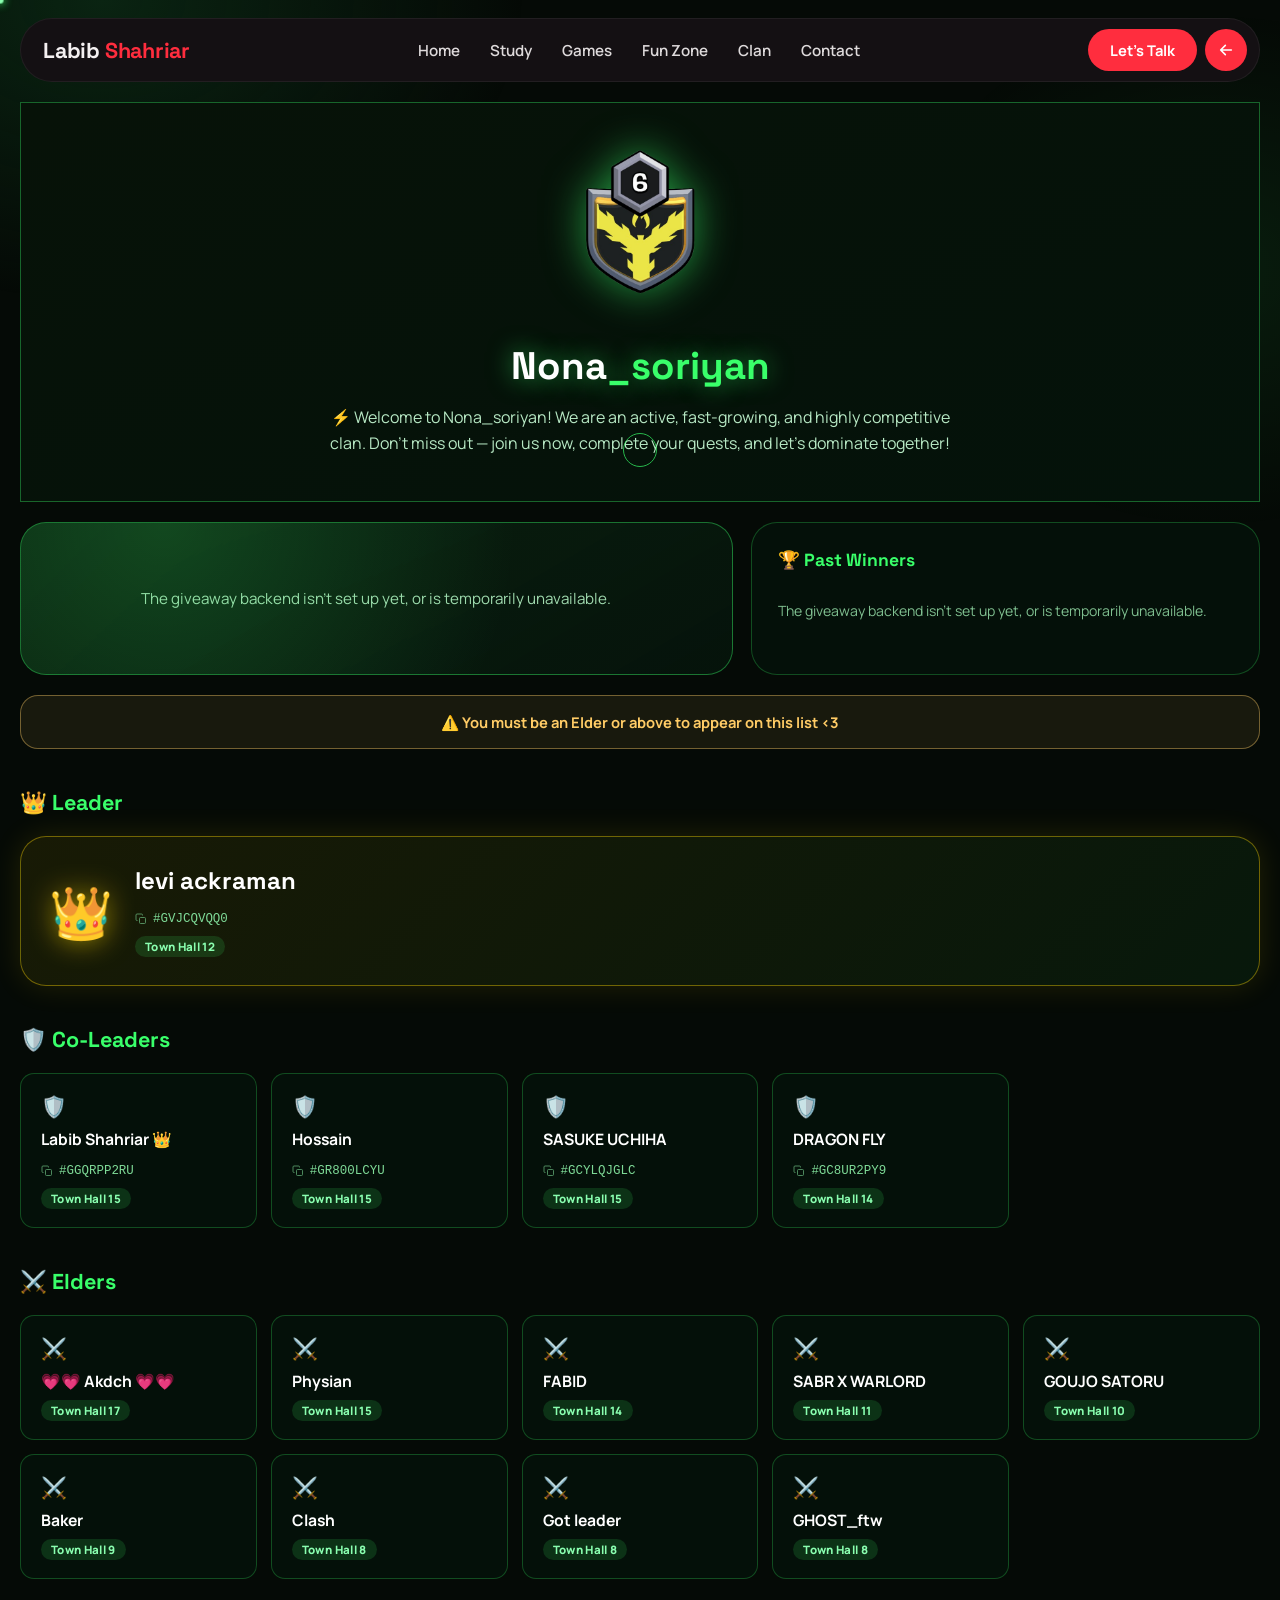
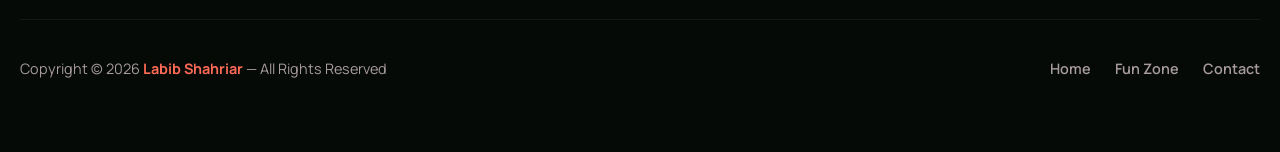
==== commit 4bc012d7: "Update index.html" ====
--- a/clash/index.html
+++ b/clash/index.html
@@ -249,6 +249,426 @@
     grid-template-columns: 1fr;
   }
 }
+
+/* ---------------------------------------------------------------------- */
+/* Giveaway box + leaderboard                                              */
+/* ---------------------------------------------------------------------- */
+
+.giveaway-grid {
+  margin-top: var(--gap);
+  display: grid;
+  grid-template-columns: 1.4fr 1fr;
+  gap: 18px;
+}
+
+.giveaway-card {
+  position: relative;
+  background: linear-gradient(150deg, rgba(57, 255, 106, 0.1), rgba(6, 20, 12, 0.9));
+  border: 1px solid rgba(57, 255, 106, 0.4);
+  border-radius: var(--radius-lg);
+  padding: 30px;
+  overflow: hidden;
+}
+
+.giveaway-card::before {
+  content: "";
+  position: absolute;
+  inset: 0;
+  background: radial-gradient(circle at 20% 0%, rgba(57, 255, 106, 0.18), transparent 60%);
+  pointer-events: none;
+}
+
+.gw-loading, .gw-none {
+  color: #9fd9ae;
+  font-size: 0.95rem;
+  text-align: center;
+  padding: 20px 0;
+}
+
+.gw-title {
+  font-family: var(--font-display);
+  font-size: 1.35rem;
+  font-weight: 700;
+  color: #fff;
+  margin: 0 0 12px;
+  text-shadow: 0 0 16px rgba(57, 255, 106, 0.5);
+}
+
+.gw-msg {
+  color: #c8f2d2;
+  font-size: 0.94rem;
+  line-height: 1.6;
+  margin: 0 0 18px;
+}
+
+.gw-msg b {
+  color: var(--cg-soft);
+}
+
+.gw-stats {
+  display: flex;
+  flex-wrap: wrap;
+  gap: 10px 22px;
+  margin-bottom: 22px;
+  font-size: 0.85rem;
+  color: #9fd9ae;
+  font-weight: 700;
+}
+
+.gw-stats span.val {
+  color: #fff;
+}
+
+.gw-join-btn {
+  width: 100%;
+  display: flex;
+  align-items: center;
+  justify-content: center;
+  gap: 10px;
+  background: linear-gradient(120deg, #17c964, var(--cg));
+  color: #052b12;
+  font-weight: 800;
+  font-size: 1rem;
+  padding: 16px 20px;
+  border: none;
+  border-radius: 100px;
+  cursor: pointer;
+  box-shadow: 0 14px 30px -12px rgba(57, 255, 106, 0.6);
+  transition: transform 0.25s cubic-bezier(0.34, 1.56, 0.64, 1), box-shadow 0.25s ease;
+}
+
+.gw-join-btn:hover:not(:disabled) {
+  transform: translateY(-2px) scale(1.01);
+  box-shadow: 0 20px 40px -14px rgba(57, 255, 106, 0.8);
+}
+
+.gw-join-btn:disabled {
+  opacity: 0.5;
+  cursor: not-allowed;
+}
+
+.gw-ended-banner {
+  text-align: center;
+  color: #ffcc66;
+  font-weight: 700;
+  padding: 18px 0;
+}
+
+.winners-card {
+  background: rgba(6, 20, 12, 0.65);
+  border: 1px solid rgba(57, 255, 106, 0.25);
+  border-radius: var(--radius-lg);
+  padding: 26px;
+}
+
+.winners-heading {
+  font-family: var(--font-display);
+  font-size: 1.1rem;
+  font-weight: 700;
+  color: var(--cg);
+  margin: 0 0 16px;
+}
+
+.winners-list {
+  display: flex;
+  flex-direction: column;
+  gap: 12px;
+  max-height: 320px;
+  overflow-y: auto;
+}
+
+.winners-empty {
+  color: #7fbf90;
+  font-size: 0.88rem;
+}
+
+.winner-row {
+  display: flex;
+  flex-direction: column;
+  gap: 2px;
+  padding: 10px 12px;
+  background: rgba(57, 255, 106, 0.06);
+  border: 1px solid rgba(57, 255, 106, 0.18);
+  border-radius: 10px;
+}
+
+.winner-row .wr-name {
+  color: #fff;
+  font-weight: 700;
+  font-size: 0.9rem;
+}
+
+.winner-row .wr-prize {
+  color: var(--cg-soft);
+  font-size: 0.8rem;
+}
+
+.winner-row .wr-date {
+  color: #7fbf90;
+  font-size: 0.72rem;
+}
+
+@media (max-width: 800px) {
+  .giveaway-grid {
+    grid-template-columns: 1fr;
+  }
+}
+
+/* ---------------------------------------------------------------------- */
+/* Giveaway modals (join + admin)                                          */
+/* ---------------------------------------------------------------------- */
+
+.gw-modal-overlay {
+  position: fixed;
+  inset: 0;
+  z-index: 10030;
+  background: rgba(2, 6, 4, 0.86);
+  display: flex;
+  align-items: center;
+  justify-content: center;
+  opacity: 0;
+  pointer-events: none;
+  transition: opacity 0.25s ease;
+  padding: 20px;
+}
+
+.gw-modal-overlay.open {
+  opacity: 1;
+  pointer-events: auto;
+}
+
+.gw-modal {
+  position: relative;
+  width: 100%;
+  max-width: 440px;
+  max-height: 86vh;
+  overflow-y: auto;
+  background: linear-gradient(160deg, #071208, #04120a);
+  border: 1px solid rgba(57, 255, 106, 0.4);
+  border-radius: var(--radius-lg);
+  padding: 30px;
+  box-shadow: 0 0 40px rgba(57, 255, 106, 0.25);
+}
+
+.gw-modal-close {
+  position: absolute;
+  top: 16px;
+  right: 16px;
+  width: 34px;
+  height: 34px;
+  border-radius: 50%;
+  background: rgba(57, 255, 106, 0.1);
+  border: 1px solid rgba(57, 255, 106, 0.3);
+  color: #c8f2d2;
+  display: flex;
+  align-items: center;
+  justify-content: center;
+  transition: background 0.2s ease, transform 0.2s ease;
+}
+
+.gw-modal-close:hover {
+  background: rgba(57, 255, 106, 0.25);
+  transform: rotate(90deg);
+}
+
+.gw-modal-title {
+  font-family: var(--font-display);
+  font-size: 1.25rem;
+  font-weight: 700;
+  color: #fff;
+  margin: 0 0 20px;
+}
+
+.gw-field {
+  margin-bottom: 16px;
+}
+
+.gw-field label {
+  display: block;
+  font-size: 0.82rem;
+  font-weight: 700;
+  color: #9fd9ae;
+  margin-bottom: 6px;
+}
+
+.gw-field .req {
+  color: #ff8a8a;
+}
+
+.gw-field input {
+  width: 100%;
+  background: #050e08;
+  border: 1px solid rgba(57, 255, 106, 0.3);
+  border-radius: 10px;
+  padding: 12px 14px;
+  color: #fff;
+  font-family: inherit;
+  font-size: 0.92rem;
+}
+
+.gw-field input:focus {
+  outline: none;
+  border-color: var(--cg);
+  box-shadow: 0 0 0 3px rgba(57, 255, 106, 0.15);
+}
+
+.gw-field-row {
+  display: flex;
+  gap: 12px;
+}
+
+.gw-field-row .gw-field {
+  flex: 1;
+}
+
+.gw-hint {
+  display: block;
+  margin-top: 6px;
+  font-size: 0.76rem;
+  color: #7fbf90;
+}
+
+.gw-hint.error {
+  color: #ff8a8a;
+}
+
+.gw-modal-actions {
+  display: flex;
+  gap: 10px;
+  margin-top: 8px;
+  flex-wrap: wrap;
+}
+
+.gw-btn {
+  flex: 1;
+  padding: 12px 18px;
+  border-radius: 100px;
+  font-weight: 700;
+  font-size: 0.9rem;
+  border: none;
+  cursor: pointer;
+  transition: transform 0.2s ease, background 0.2s ease, opacity 0.2s ease;
+}
+
+.gw-btn.primary {
+  background: linear-gradient(120deg, #17c964, var(--cg));
+  color: #052b12;
+}
+
+.gw-btn.primary:hover:not(:disabled) {
+  transform: translateY(-2px);
+}
+
+.gw-btn.primary:disabled {
+  opacity: 0.55;
+  cursor: not-allowed;
+}
+
+.gw-btn.secondary {
+  background: transparent;
+  border: 1px solid rgba(57, 255, 106, 0.3);
+  color: #c8f2d2;
+}
+
+.gw-btn.secondary:hover {
+  border-color: var(--cg);
+}
+
+.gw-status {
+  margin: 12px 0 0;
+  font-size: 0.85rem;
+  font-weight: 600;
+  min-height: 1.2em;
+}
+
+.gw-status.ok { color: #4ade80; }
+.gw-status.err { color: #ff8a8a; }
+
+.gw-manage-sub {
+  color: #9fd9ae;
+  font-size: 0.85rem;
+  margin: 0 0 14px;
+}
+
+.gw-entries-list {
+  display: flex;
+  flex-direction: column;
+  gap: 8px;
+  max-height: 340px;
+  overflow-y: auto;
+  margin-bottom: 16px;
+}
+
+.gw-entry-row {
+  display: flex;
+  align-items: center;
+  justify-content: space-between;
+  gap: 10px;
+  background: rgba(57, 255, 106, 0.06);
+  border: 1px solid rgba(57, 255, 106, 0.18);
+  border-radius: 10px;
+  padding: 10px 12px;
+}
+
+.gw-entry-info {
+  min-width: 0;
+}
+
+.gw-entry-info .en-name {
+  color: #fff;
+  font-weight: 700;
+  font-size: 0.86rem;
+  white-space: nowrap;
+  overflow: hidden;
+  text-overflow: ellipsis;
+}
+
+.gw-entry-info .en-email {
+  color: #7fbf90;
+  font-size: 0.74rem;
+  font-family: "Courier New", monospace;
+}
+
+.gw-entry-actions {
+  display: flex;
+  gap: 6px;
+  flex-shrink: 0;
+}
+
+.gw-entry-actions button {
+  border: none;
+  border-radius: 8px;
+  padding: 7px 10px;
+  font-size: 0.72rem;
+  font-weight: 700;
+  cursor: pointer;
+  transition: transform 0.15s ease, background 0.15s ease;
+}
+
+.gw-entry-win {
+  background: rgba(255, 215, 0, 0.18);
+  color: #ffd700;
+}
+
+.gw-entry-win:hover {
+  background: rgba(255, 215, 0, 0.32);
+}
+
+.gw-entry-remove {
+  background: rgba(255, 90, 90, 0.15);
+  color: #ff8a8a;
+}
+
+.gw-entry-remove:hover {
+  background: rgba(255, 90, 90, 0.28);
+}
+
+.gw-entries-empty {
+  color: #7fbf90;
+  font-size: 0.85rem;
+  text-align: center;
+  padding: 16px 0;
+}
 </style>
 </head>
 <body>
@@ -292,6 +712,19 @@
       <img src="image2.png" alt="Nona_soriyan clan badge" class="clash-hero-logo" />
       <h1>Nona<span>_soriyan</span></h1>
       <p>⚡ Welcome to Nona_soriyan! We are an active, fast-growing, and highly competitive clan. Don't miss out — join us now, complete your quests, and let's dominate together!</p>
+    </section>
+
+    <!-- ===== Giveaway ===== -->
+    <section class="giveaway-grid" id="giveawaySection">
+      <div class="giveaway-card" id="giveawayCard">
+        <p class="gw-loading">Loading giveaway…</p>
+      </div>
+      <div class="winners-card">
+        <h3 class="winners-heading">🏆 Past Winners</h3>
+        <div id="winnersList" class="winners-list">
+          <p class="winners-empty">Loading…</p>
+        </div>
+      </div>
     </section>
 
     <!-- ===== Warning ===== -->
@@ -441,6 +874,87 @@
     </nav>
   </footer>
 
+</div>
+
+<!-- ===== Join Giveaway Modal ===== -->
+<div class="gw-modal-overlay" id="joinModalOverlay">
+  <div class="gw-modal">
+    <button class="gw-modal-close" id="joinModalClose" aria-label="Close">
+      <svg width="18" height="18" viewBox="0 0 24 24" fill="none"><path d="M6 6l12 12M18 6L6 18" stroke="currentColor" stroke-width="2.2" stroke-linecap="round"/></svg>
+    </button>
+    <h3 class="gw-modal-title">🎁 Join the Giveaway</h3>
+    <form id="joinForm">
+      <div class="gw-field">
+        <label for="gwName">Your Clash of Clans ID Name <span class="req">*</span></label>
+        <input type="text" id="gwName" maxlength="60" required autocomplete="off" />
+      </div>
+      <div class="gw-field">
+        <label for="gwEmail">Your Email/Gmail <span class="req">*</span></label>
+        <input type="email" id="gwEmail" maxlength="120" required autocomplete="off" placeholder="you@gmail.com" />
+        <span class="gw-hint" id="gwEmailHint">Gmail addresses only.</span>
+      </div>
+      <div class="gw-modal-actions">
+        <button type="button" class="gw-btn secondary" id="joinModalCancel">← Back</button>
+        <button type="submit" class="gw-btn primary" id="joinSubmitBtn">Join Giveaway</button>
+      </div>
+      <p class="gw-status" id="joinStatus"></p>
+    </form>
+  </div>
+</div>
+
+<!-- ===== Admin Modal (secret: press ↑ four times) ===== -->
+<div class="gw-modal-overlay" id="adminModalOverlay">
+  <div class="gw-modal">
+    <button class="gw-modal-close" id="adminModalClose" aria-label="Close">
+      <svg width="18" height="18" viewBox="0 0 24 24" fill="none"><path d="M6 6l12 12M18 6L6 18" stroke="currentColor" stroke-width="2.2" stroke-linecap="round"/></svg>
+    </button>
+
+    <div id="adminPasswordStep">
+      <h3 class="gw-modal-title">🔒 Giveaway Admin</h3>
+      <div class="gw-field">
+        <label for="adminPassword">Admin Password</label>
+        <input type="password" id="adminPassword" autocomplete="off" />
+      </div>
+      <div class="gw-modal-actions">
+        <button type="button" class="gw-btn secondary" id="adminCancelBtn">Cancel</button>
+        <button type="button" class="gw-btn primary" id="adminUnlockBtn">Unlock</button>
+      </div>
+      <p class="gw-status" id="adminAuthStatus"></p>
+    </div>
+
+    <div id="adminCreateStep" hidden>
+      <h3 class="gw-modal-title">🎉 Create a New Giveaway</h3>
+      <div class="gw-field">
+        <label for="adminPrize">Prize</label>
+        <input type="text" id="adminPrize" maxlength="120" placeholder="Gold Pass" />
+      </div>
+      <div class="gw-field-row">
+        <div class="gw-field">
+          <label for="adminWinnerCount">Winners</label>
+          <input type="number" id="adminWinnerCount" min="1" max="50" value="1" />
+        </div>
+        <div class="gw-field">
+          <label for="adminEndsIn">Ends in (hours)</label>
+          <input type="number" id="adminEndsIn" min="0.1" max="1440" value="24" step="0.5" />
+        </div>
+      </div>
+      <div class="gw-modal-actions">
+        <button type="button" class="gw-btn secondary" id="adminCreateBack" hidden>← Back to entries</button>
+        <button type="button" class="gw-btn primary" id="adminCreateBtn">Post Giveaway</button>
+      </div>
+      <p class="gw-status" id="adminCreateStatus"></p>
+    </div>
+
+    <div id="adminManageStep" hidden>
+      <h3 class="gw-modal-title">📋 Current Entries</h3>
+      <p class="gw-manage-sub" id="adminManageSub"></p>
+      <div class="gw-entries-list" id="adminEntriesList"></div>
+      <div class="gw-modal-actions">
+        <button type="button" class="gw-btn secondary" id="adminNewInstead">+ New Giveaway Instead</button>
+      </div>
+      <p class="gw-status" id="adminManageStatus"></p>
+    </div>
+  </div>
 </div>
 
 <script>
@@ -521,6 +1035,375 @@
       }, 1300);
     });
   });
+
+  /* ==================================================================== */
+  /* Giveaway                                                              */
+  /* ==================================================================== */
+
+  function escapeHtml(str) {
+    const div = document.createElement('div');
+    div.textContent = str == null ? '' : String(str);
+    return div.innerHTML;
+  }
+
+  /* Fetch + parse JSON with friendly errors instead of raw technical
+     messages — covers network failure, a non-JSON response (e.g. the
+     backend isn't configured yet), and API-reported errors alike. */
+  async function safeFetchJson(url, options) {
+    let res;
+    try {
+      res = await fetch(url, options);
+    } catch (err) {
+      throw new Error('Could not reach the server. Check your connection and try again.');
+    }
+    let data;
+    try {
+      data = await res.json();
+    } catch (err) {
+      throw new Error('The giveaway backend isn\'t set up yet, or is temporarily unavailable.');
+    }
+    if (!res.ok) {
+      throw new Error((data && data.error) || 'Something went wrong.');
+    }
+    return data;
+  }
+
+  function formatCountdown(ms) {
+    if (ms <= 0) return 'Ended';
+    const s = Math.floor(ms / 1000);
+    const days = Math.floor(s / 86400);
+    const hours = Math.floor((s % 86400) / 3600);
+    const mins = Math.floor((s % 3600) / 60);
+    const secs = s % 60;
+    if (days > 0) return `${days}d ${hours}h ${mins}m`;
+    if (hours > 0) return `${hours}h ${mins}m ${secs}s`;
+    return `${mins}m ${secs}s`;
+  }
+
+  let activeGiveaway = null;
+  let countdownTimer = null;
+
+  async function fetchCurrentGiveaway() {
+    try {
+      const data = await safeFetchJson('/api/giveaway/current');
+      renderGiveawayCard(data);
+    } catch (err) {
+      document.getElementById('giveawayCard').innerHTML = `<p class="gw-none">${escapeHtml(err.message)}</p>`;
+    }
+  }
+
+  function renderGiveawayCard(data) {
+    const card = document.getElementById('giveawayCard');
+    clearInterval(countdownTimer);
+
+    if (!data || data.state === 'none') {
+      activeGiveaway = null;
+      card.innerHTML = '<p class="gw-none">🎁 No active giveaway right now — check back soon!</p>';
+      return;
+    }
+
+    if (data.state === 'ended') {
+      activeGiveaway = null;
+      card.innerHTML = `
+        <div class="gw-ended-banner">
+          🏆 ${data.winnerName ? `<b>${escapeHtml(data.winnerName)}</b> won` : 'The last giveaway ended'}${data.prize ? ` — ${escapeHtml(data.prize)}` : ''}!<br>
+          <span style="font-weight:400;font-size:0.85rem;">Stay tuned for the next one.</span>
+        </div>`;
+      return;
+    }
+
+    activeGiveaway = data;
+    const expired = data.state === 'expired';
+
+    card.innerHTML = `
+      <p class="gw-title">🎁 NEW GIVEAWAY 🎁</p>
+      <p class="gw-msg">Click the button below to join the giveaway of "<b>${escapeHtml(data.prize)}</b>". Must be in our clan &amp; give a valid Gmail for the selection.</p>
+      <div class="gw-stats">
+        <span>Winners: <span class="val">${data.winnerCount}</span></span>
+        <span>Prize: <span class="val">${escapeHtml(data.prize)}</span></span>
+        <span>Ends: <span class="val" id="gwCountdown">${expired ? 'Ended' : formatCountdown(data.endsAt - Date.now())}</span></span>
+      </div>
+      <button class="gw-join-btn" id="gwJoinBtn" ${expired ? 'disabled' : ''}>
+        ${expired ? '⏳ Giveaway Ended — Awaiting Winner' : `🎉 CLICK HERE TO JOIN — <span id="gwLiveCount">${data.entryCount}</span> joined`}
+      </button>
+    `;
+
+    if (!expired) {
+      countdownTimer = setInterval(() => {
+        const remaining = data.endsAt - Date.now();
+        const el = document.getElementById('gwCountdown');
+        if (el) el.textContent = remaining <= 0 ? 'Ended' : formatCountdown(remaining);
+        if (remaining <= 0) { clearInterval(countdownTimer); fetchCurrentGiveaway(); }
+      }, 1000);
+      document.getElementById('gwJoinBtn').addEventListener('click', openJoinModal);
+    }
+  }
+
+  async function fetchWinners() {
+    try {
+      const data = await safeFetchJson('/api/giveaway/winners');
+      renderWinners(data.winners || []);
+    } catch (err) {
+      document.getElementById('winnersList').innerHTML = `<p class="winners-empty">${escapeHtml(err.message)}</p>`;
+    }
+  }
+
+  function renderWinners(winners) {
+    const el = document.getElementById('winnersList');
+    if (!winners.length) {
+      el.innerHTML = '<p class="winners-empty">No winners yet — be the first!</p>';
+      return;
+    }
+    el.innerHTML = winners.map((w) => `
+      <div class="winner-row">
+        <span class="wr-name">🏆 ${escapeHtml(w.winnerName)}</span>
+        <span class="wr-prize">${escapeHtml(w.prize)}</span>
+        <span class="wr-date">${new Date(w.endedAt).toLocaleDateString()}</span>
+      </div>
+    `).join('');
+  }
+
+  fetchCurrentGiveaway();
+  fetchWinners();
+  setInterval(fetchCurrentGiveaway, 10000);
+
+  /* ---- Join modal ---- */
+  const joinModalOverlay = document.getElementById('joinModalOverlay');
+  const joinForm = document.getElementById('joinForm');
+  const joinStatus = document.getElementById('joinStatus');
+  const gwEmailHint = document.getElementById('gwEmailHint');
+  const GMAIL_RE_GW = /^[^\s@]+@gmail\.com$/i;
+
+  function openJoinModal() {
+    if (!activeGiveaway) return;
+    joinStatus.textContent = '';
+    joinStatus.className = 'gw-status';
+    joinForm.reset();
+    gwEmailHint.textContent = 'Gmail addresses only.';
+    gwEmailHint.classList.remove('error');
+    joinModalOverlay.classList.add('open');
+  }
+  function closeJoinModal() { joinModalOverlay.classList.remove('open'); }
+
+  document.getElementById('joinModalClose').addEventListener('click', closeJoinModal);
+  document.getElementById('joinModalCancel').addEventListener('click', closeJoinModal);
+  joinModalOverlay.addEventListener('click', (e) => { if (e.target === joinModalOverlay) closeJoinModal(); });
+
+  document.getElementById('gwEmail').addEventListener('input', (e) => {
+    const v = e.target.value.trim();
+    if (!v) { gwEmailHint.textContent = 'Gmail addresses only.'; gwEmailHint.classList.remove('error'); return; }
+    if (!GMAIL_RE_GW.test(v)) { gwEmailHint.textContent = 'Only Gmail addresses are accepted.'; gwEmailHint.classList.add('error'); }
+    else { gwEmailHint.textContent = 'Looks good.'; gwEmailHint.classList.remove('error'); }
+  });
+
+  joinForm.addEventListener('submit', async (e) => {
+    e.preventDefault();
+    const name = document.getElementById('gwName').value.trim();
+    const email = document.getElementById('gwEmail').value.trim();
+    if (!name) { joinStatus.className = 'gw-status err'; joinStatus.textContent = 'Please enter your Clan ID name.'; return; }
+    if (!GMAIL_RE_GW.test(email)) { joinStatus.className = 'gw-status err'; joinStatus.textContent = 'Only Gmail addresses are accepted.'; return; }
+
+    const btn = document.getElementById('joinSubmitBtn');
+    btn.disabled = true;
+    btn.textContent = 'Joining...';
+    joinStatus.className = 'gw-status';
+    joinStatus.textContent = '';
+
+    try {
+      const data = await safeFetchJson('/api/giveaway/join', {
+        method: 'POST',
+        headers: { 'Content-Type': 'application/json' },
+        body: JSON.stringify({ name, email })
+      });
+
+      joinStatus.className = 'gw-status ok';
+      joinStatus.textContent = data.alreadyJoined ? "You're already in this giveaway! 🎉" : "You're in! Good luck! 🎉";
+
+      const liveCountEl = document.getElementById('gwLiveCount');
+      if (liveCountEl) liveCountEl.textContent = data.entryCount;
+
+      setTimeout(closeJoinModal, 1600);
+    } catch (err) {
+      joinStatus.className = 'gw-status err';
+      joinStatus.textContent = err.message;
+    } finally {
+      btn.disabled = false;
+      btn.textContent = 'Join Giveaway';
+    }
+  });
+
+  /* ---- Admin modal ---- */
+  let adminPasswordCache = null;
+  const adminModalOverlay = document.getElementById('adminModalOverlay');
+  const adminPasswordStep = document.getElementById('adminPasswordStep');
+  const adminCreateStep = document.getElementById('adminCreateStep');
+  const adminManageStep = document.getElementById('adminManageStep');
+
+  function showAdminStep(step) {
+    adminPasswordStep.hidden = step !== 'password';
+    adminCreateStep.hidden = step !== 'create';
+    adminManageStep.hidden = step !== 'manage';
+  }
+
+  function openAdminModal() {
+    showAdminStep('password');
+    document.getElementById('adminPassword').value = '';
+    document.getElementById('adminAuthStatus').textContent = '';
+    adminModalOverlay.classList.add('open');
+    setTimeout(() => document.getElementById('adminPassword').focus(), 100);
+  }
+  function closeAdminModal() { adminModalOverlay.classList.remove('open'); }
+
+  document.getElementById('adminModalClose').addEventListener('click', closeAdminModal);
+  document.getElementById('adminCancelBtn').addEventListener('click', closeAdminModal);
+  adminModalOverlay.addEventListener('click', (e) => { if (e.target === adminModalOverlay) closeAdminModal(); });
+
+  document.getElementById('adminUnlockBtn').addEventListener('click', async () => {
+    const pw = document.getElementById('adminPassword').value;
+    const statusEl = document.getElementById('adminAuthStatus');
+    statusEl.className = 'gw-status';
+    statusEl.textContent = 'Checking...';
+    try {
+      const data = await safeFetchJson('/api/giveaway/admin', {
+        method: 'POST',
+        headers: { 'Content-Type': 'application/json' },
+        body: JSON.stringify({ password: pw, action: 'list' })
+      });
+      adminPasswordCache = pw;
+      statusEl.textContent = '';
+      if (data.active) {
+        renderAdminEntries(data.giveaway, data.entries);
+        document.getElementById('adminCreateBack').hidden = true;
+        showAdminStep('manage');
+      } else {
+        showAdminStep('create');
+      }
+    } catch (err) {
+      statusEl.className = 'gw-status err';
+      statusEl.textContent = err.message;
+    }
+  });
+
+  function renderAdminEntries(giveaway, entries) {
+    document.getElementById('adminManageSub').textContent = `"${giveaway.prize}" — ${entries.length} entr${entries.length === 1 ? 'y' : 'ies'}`;
+    const listEl = document.getElementById('adminEntriesList');
+    if (!entries.length) {
+      listEl.innerHTML = '<p class="gw-entries-empty">No entries yet.</p>';
+      return;
+    }
+    listEl.innerHTML = entries.map((en) => `
+      <div class="gw-entry-row" data-email="${escapeHtml(en.email)}">
+        <div class="gw-entry-info">
+          <div class="en-name">${escapeHtml(en.name)}</div>
+          <div class="en-email">${escapeHtml(en.email)}</div>
+        </div>
+        <div class="gw-entry-actions">
+          <button class="gw-entry-win" data-action="win">🏆 Win</button>
+          <button class="gw-entry-remove" data-action="remove">✕</button>
+        </div>
+      </div>
+    `).join('');
+
+    listEl.querySelectorAll('.gw-entry-row').forEach((row) => {
+      const email = row.dataset.email;
+      row.querySelector('[data-action="win"]').addEventListener('click', () => adminEndGiveaway(email));
+      row.querySelector('[data-action="remove"]').addEventListener('click', () => adminRemoveEntry(email));
+    });
+  }
+
+  async function refreshAdminManage() {
+    try {
+      const data = await safeFetchJson('/api/giveaway/admin', {
+        method: 'POST',
+        headers: { 'Content-Type': 'application/json' },
+        body: JSON.stringify({ password: adminPasswordCache, action: 'list' })
+      });
+      if (data.active) renderAdminEntries(data.giveaway, data.entries);
+    } catch (err) { /* ignore background refresh failures */ }
+  }
+
+  async function adminRemoveEntry(email) {
+    const statusEl = document.getElementById('adminManageStatus');
+    try {
+      await safeFetchJson('/api/giveaway/admin', {
+        method: 'POST',
+        headers: { 'Content-Type': 'application/json' },
+        body: JSON.stringify({ password: adminPasswordCache, action: 'remove', email })
+      });
+      statusEl.className = 'gw-status ok';
+      statusEl.textContent = 'Entry removed.';
+      refreshAdminManage();
+    } catch (err) {
+      statusEl.className = 'gw-status err';
+      statusEl.textContent = err.message;
+    }
+  }
+
+  async function adminEndGiveaway(email) {
+    if (!confirm('End the giveaway and declare this entry the winner?')) return;
+    const statusEl = document.getElementById('adminManageStatus');
+    try {
+      const data = await safeFetchJson('/api/giveaway/admin', {
+        method: 'POST',
+        headers: { 'Content-Type': 'application/json' },
+        body: JSON.stringify({ password: adminPasswordCache, action: 'end', winnerEmail: email })
+      });
+      statusEl.className = 'gw-status ok';
+      statusEl.textContent = `⏰ Time Ended And Winner is @${data.winnerName}`;
+      document.getElementById('adminEntriesList').innerHTML = '';
+      fetchCurrentGiveaway();
+      fetchWinners();
+      setTimeout(closeAdminModal, 2200);
+    } catch (err) {
+      statusEl.className = 'gw-status err';
+      statusEl.textContent = err.message;
+    }
+  }
+
+  document.getElementById('adminNewInstead').addEventListener('click', () => {
+    document.getElementById('adminCreateBack').hidden = false;
+    showAdminStep('create');
+  });
+  document.getElementById('adminCreateBack').addEventListener('click', () => showAdminStep('manage'));
+
+  document.getElementById('adminCreateBtn').addEventListener('click', async () => {
+    const prize = document.getElementById('adminPrize').value.trim();
+    const winnerCount = document.getElementById('adminWinnerCount').value;
+    const endsInHours = document.getElementById('adminEndsIn').value;
+    const statusEl = document.getElementById('adminCreateStatus');
+    if (!prize) { statusEl.className = 'gw-status err'; statusEl.textContent = 'Prize is required.'; return; }
+    statusEl.className = 'gw-status';
+    statusEl.textContent = 'Posting...';
+    try {
+      await safeFetchJson('/api/giveaway/admin', {
+        method: 'POST',
+        headers: { 'Content-Type': 'application/json' },
+        body: JSON.stringify({ password: adminPasswordCache, action: 'create', prize, winnerCount, endsInHours })
+      });
+      statusEl.className = 'gw-status ok';
+      statusEl.textContent = 'Giveaway posted! 🎉';
+      fetchCurrentGiveaway();
+      setTimeout(closeAdminModal, 1400);
+    } catch (err) {
+      statusEl.className = 'gw-status err';
+      statusEl.textContent = err.message;
+    }
+  });
+
+  /* ---- Secret gesture: press ↑ four times quickly ---- */
+  let upPresses = [];
+  document.addEventListener('keydown', (e) => {
+    const tag = (e.target.tagName || '').toLowerCase();
+    if (tag === 'input' || tag === 'textarea') return;
+    if (e.key !== 'ArrowUp') { upPresses = []; return; }
+    const now = Date.now();
+    upPresses.push(now);
+    upPresses = upPresses.filter((t) => now - t < 2500);
+    if (upPresses.length >= 4) {
+      upPresses = [];
+      openAdminModal();
+    }
+  });
 </script>
 
 </body>
